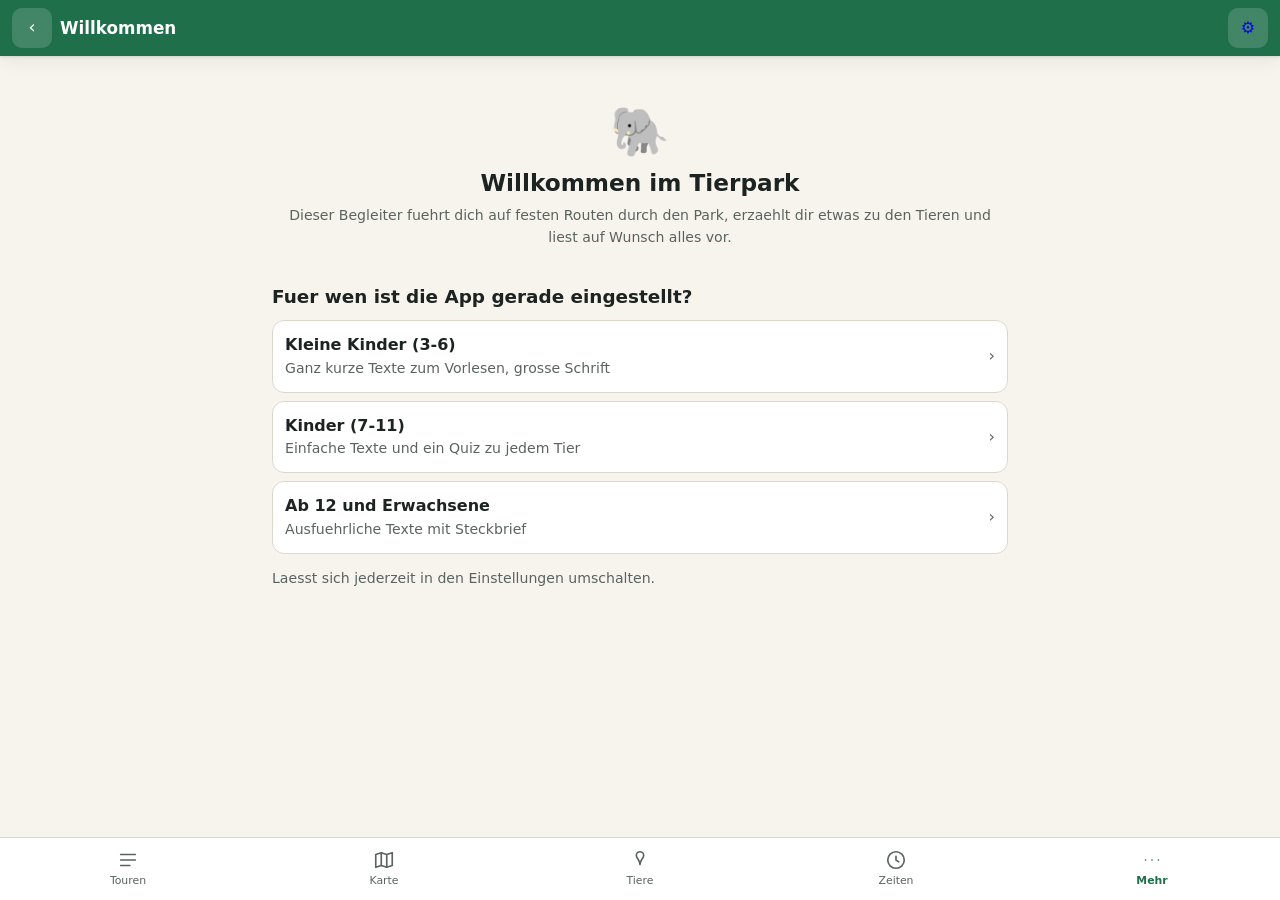
==== index.html @ ea65fbfa "Tierpark-Begleiter: Touren, Karte, Tierlexikon mit Vorlesen und Altersstufen Offline-faehige PWA ohn" ====
<!doctype html>
<html lang="de">
<head>
  <meta charset="utf-8">
  <meta name="viewport" content="width=device-width, initial-scale=1, viewport-fit=cover">
  <title>Tierpark-Begleiter</title>
  <meta name="description" content="Gefuehrte Rundwege durch den Tierpark mit Karte, Tierlexikon und Vorlesefunktion - offline nutzbar.">
  <meta name="theme-color" content="#1f6f4a">
  <meta name="color-scheme" content="light dark">
  <meta name="apple-mobile-web-app-capable" content="yes">
  <meta name="apple-mobile-web-app-title" content="Tierpark">
  <link rel="manifest" href="./manifest.webmanifest">
  <link rel="icon" href="./icons/icon-192.png">
  <link rel="apple-touch-icon" href="./icons/icon-192.png">
  <link rel="stylesheet" href="./app/styles.css">
</head>
<body>
  <header class="kopf">
    <button id="zurueck" hidden aria-label="Zurueck">‹</button>
    <div class="kopf__titel">Tierpark-Begleiter</div>
    <a href="#/einstellungen" aria-label="Einstellungen" style="text-decoration:none">
      <span style="display:grid;place-items:center;width:40px;height:40px;border-radius:10px;background:rgba(255,255,255,.16)">⚙</span>
    </a>
  </header>

  <main id="inhalt"></main>

  <nav class="nav" aria-label="Hauptnavigation"></nav>

  <noscript>
    <p style="padding:20px">Diese App braucht JavaScript. Bitte im Browser aktivieren.</p>
  </noscript>

  <script type="module" src="./app/app.js"></script>
</body>
</html>
---- app/styles.css ----
/* Tierpark-Begleiter - Styles
 * Mobile first. Grosse Tippflaechen, hoher Kontrast, lesbar bei Sonne. */

:root {
  --gruen: #1f6f4a;
  --gruen-dunkel: #14512f;
  --gruen-hell: #e6f2ea;
  --sand: #f7f4ee;
  --text: #1c2320;
  --text-schwach: #5a635e;
  --linie: #dcd8ce;
  --karte: #ffffff;
  --akzent: #c2622a;
  --blau: #2f6f9f;
  --schatten: 0 1px 3px rgba(20, 30, 25, 0.12), 0 6px 18px rgba(20, 30, 25, 0.06);
  --radius: 14px;
  --kopf-hoehe: 56px;
  --nav-hoehe: 62px;
}

@media (prefers-color-scheme: dark) {
  :root {
    --gruen: #4fae7f;
    --gruen-dunkel: #2c6b4c;
    --gruen-hell: #172a20;
    --sand: #121714;
    --text: #e8ede9;
    --text-schwach: #9aa8a0;
    --linie: #2a3630;
    --karte: #1a221e;
    --akzent: #e08a4e;
    --blau: #6fb0dd;
    --schatten: 0 1px 3px rgba(0, 0, 0, 0.4);
  }
}

* { box-sizing: border-box; }

html { -webkit-text-size-adjust: 100%; }

body {
  margin: 0;
  font-family: system-ui, -apple-system, "Segoe UI", Roboto, sans-serif;
  background: var(--sand);
  color: var(--text);
  line-height: 1.55;
  overscroll-behavior-y: contain;
}

h1, h2, h3 { line-height: 1.25; margin: 0 0 8px; }
h1 { font-size: 1.45rem; }
h2 { font-size: 1.15rem; }
h3 { font-size: 1rem; }
p { margin: 0 0 12px; }

button { font: inherit; color: inherit; }

/* ---------- Kopfzeile ---------- */
.kopf {
  position: sticky;
  top: 0;
  z-index: 30;
  height: var(--kopf-hoehe);
  display: flex;
  align-items: center;
  gap: 8px;
  padding: 0 12px;
  background: var(--gruen);
  color: #fff;
  box-shadow: var(--schatten);
  padding-top: env(safe-area-inset-top);
  height: calc(var(--kopf-hoehe) + env(safe-area-inset-top));
}
.kopf__titel {
  font-size: 1.05rem;
  font-weight: 650;
  flex: 1;
  min-width: 0;
  overflow: hidden;
  text-overflow: ellipsis;
  white-space: nowrap;
}
.kopf button {
  background: rgba(255, 255, 255, 0.16);
  border: 0;
  color: #fff;
  width: 40px;
  height: 40px;
  border-radius: 10px;
  display: grid;
  place-items: center;
  font-size: 1.1rem;
  cursor: pointer;
}
.kopf button:active { background: rgba(255, 255, 255, 0.3); }

/* ---------- Inhalt ---------- */
main {
  padding: 14px 12px calc(var(--nav-hoehe) + 28px + env(safe-area-inset-bottom));
  max-width: 760px;
  margin: 0 auto;
}

.karte {
  background: var(--karte);
  border-radius: var(--radius);
  box-shadow: var(--schatten);
  padding: 14px;
  margin-bottom: 12px;
}

.hinweis {
  background: var(--gruen-hell);
  border-left: 4px solid var(--gruen);
  border-radius: 8px;
  padding: 10px 12px;
  font-size: 0.9rem;
  color: var(--text-schwach);
  margin-bottom: 12px;
}
.hinweis strong { color: var(--text); }

.schwach { color: var(--text-schwach); font-size: 0.88rem; }

/* ---------- Tourliste ---------- */
.tour-karte {
  display: block;
  width: 100%;
  text-align: left;
  background: var(--karte);
  border: 1px solid var(--linie);
  border-radius: var(--radius);
  box-shadow: var(--schatten);
  padding: 14px;
  margin-bottom: 12px;
  cursor: pointer;
}
.tour-karte:active { transform: scale(0.995); }
.tour-karte__kopf { display: flex; align-items: center; gap: 10px; margin-bottom: 6px; }
.tour-karte__emoji { font-size: 1.6rem; }
.tour-karte__titel { font-weight: 650; font-size: 1.05rem; }
.tour-karte__meta { display: flex; flex-wrap: wrap; gap: 6px; margin-top: 10px; }

.chip {
  display: inline-flex;
  align-items: center;
  gap: 4px;
  background: var(--gruen-hell);
  color: var(--gruen-dunkel);
  border-radius: 999px;
  padding: 3px 10px;
  font-size: 0.8rem;
  font-weight: 600;
  white-space: nowrap;
}
@media (prefers-color-scheme: dark) { .chip { color: var(--gruen); } }
.chip--warn { background: #fbe9d8; color: #8a4a17; }
@media (prefers-color-scheme: dark) { .chip--warn { background: #3a2a1a; color: var(--akzent); } }

/* ---------- Buttons ---------- */
.btn {
  display: inline-flex;
  align-items: center;
  justify-content: center;
  gap: 8px;
  border: 0;
  border-radius: 12px;
  padding: 13px 16px;
  font-weight: 650;
  cursor: pointer;
  background: var(--gruen);
  color: #fff;
  min-height: 48px;
}
.btn:active { filter: brightness(0.92); }
.btn--breit { width: 100%; }
.btn--zweit { background: var(--karte); color: var(--text); border: 1px solid var(--linie); }
.btn--klein { padding: 8px 12px; min-height: 40px; font-size: 0.9rem; }
.btn[disabled] { opacity: 0.45; cursor: default; }

.knopfreihe { display: flex; gap: 8px; }
.knopfreihe > * { flex: 1; }

/* ---------- Tourfuehrung ---------- */
.fortschritt {
  height: 6px;
  background: var(--linie);
  border-radius: 999px;
  overflow: hidden;
  margin: 4px 0 14px;
}
.fortschritt__balken { height: 100%; background: var(--gruen); transition: width 0.3s; }

.station-kopf { display: flex; align-items: flex-start; gap: 12px; margin-bottom: 4px; }
.station-nr {
  flex: 0 0 auto;
  width: 38px; height: 38px;
  border-radius: 50%;
  background: var(--gruen);
  color: #fff;
  display: grid; place-items: center;
  font-weight: 700;
}

.tier-liste { display: grid; gap: 8px; margin-top: 12px; }
.tier-zeile {
  display: flex;
  align-items: center;
  gap: 10px;
  width: 100%;
  text-align: left;
  background: var(--karte);
  border: 1px solid var(--linie);
  border-radius: 12px;
  padding: 12px;
  cursor: pointer;
  min-height: 52px;
}
.tier-zeile__punkt { width: 10px; height: 10px; border-radius: 50%; flex: 0 0 auto; }
.tier-zeile__name { font-weight: 600; }
.tier-zeile__pfeil { margin-left: auto; color: var(--text-schwach); }

.steckbrief { display: grid; gap: 0; margin: 12px 0; border-top: 1px solid var(--linie); }
.steckbrief div {
  display: grid;
  grid-template-columns: 38% 1fr;
  gap: 10px;
  padding: 9px 2px;
  border-bottom: 1px solid var(--linie);
  font-size: 0.94rem;
}
.steckbrief dt, .steckbrief span:first-child { color: var(--text-schwach); }

.wusstest { margin: 0; padding-left: 20px; }
.wusstest li { margin-bottom: 8px; }

/* ---------- Vorleser ---------- */
.vorleser {
  position: sticky;
  bottom: calc(var(--nav-hoehe) + env(safe-area-inset-bottom));
  z-index: 20;
  background: var(--karte);
  border: 1px solid var(--linie);
  border-radius: 14px;
  box-shadow: var(--schatten);
  padding: 10px;
  display: flex;
  align-items: center;
  gap: 8px;
  margin-top: 14px;
}
.vorleser__status { flex: 1; font-size: 0.85rem; color: var(--text-schwach); min-width: 0; }
.vorleser__rund {
  width: 46px; height: 46px;
  border-radius: 50%;
  border: 0;
  background: var(--gruen);
  color: #fff;
  font-size: 1.1rem;
  display: grid; place-items: center;
  cursor: pointer;
  flex: 0 0 auto;
}
.vorleser__rund--zweit { background: var(--linie); color: var(--text); }

/* ---------- Karte (SVG) ---------- */
.kartenbox {
  position: relative;
  background: var(--karte);
  border-radius: var(--radius);
  box-shadow: var(--schatten);
  overflow: hidden;
  touch-action: none;
}
.kartenbox svg { display: block; width: 100%; height: auto; }
.marker-kreis { cursor: pointer; }
.marker-text { font-size: 3.2px; font-weight: 700; fill: #fff; pointer-events: none; text-anchor: middle; }
.marker-label {
  font-size: 2.4px;
  fill: var(--text);
  text-anchor: middle;
  paint-order: stroke;
  stroke: var(--karte);
  stroke-width: 0.9px;
  pointer-events: none;
}
.route-linie { fill: none; stroke: var(--akzent); stroke-width: 0.9; stroke-dasharray: 2.4 1.8; stroke-linecap: round; }
.ich-punkt { fill: #2f6f9f; stroke: #fff; stroke-width: 0.8; }

.karten-werkzeug {
  display: flex; gap: 8px; padding: 10px; border-top: 1px solid var(--linie);
  flex-wrap: wrap;
}

/* ---------- Suche & Filter ---------- */
.suche {
  width: 100%;
  padding: 13px 14px;
  border-radius: 12px;
  border: 1px solid var(--linie);
  background: var(--karte);
  color: var(--text);
  font-size: 1rem;
  margin-bottom: 10px;
}
.filterzeile { display: flex; gap: 6px; overflow-x: auto; padding-bottom: 8px; margin-bottom: 6px; }
.filterzeile::-webkit-scrollbar { display: none; }
.filter-chip {
  border: 1px solid var(--linie);
  background: var(--karte);
  color: var(--text);
  border-radius: 999px;
  padding: 8px 14px;
  white-space: nowrap;
  cursor: pointer;
  font-size: 0.88rem;
  min-height: 40px;
}
.filter-chip[aria-pressed='true'] { background: var(--gruen); color: #fff; border-color: var(--gruen); }

/* ---------- Untere Navigation ---------- */
.nav {
  position: fixed;
  bottom: 0; left: 0; right: 0;
  z-index: 40;
  display: grid;
  grid-template-columns: repeat(5, 1fr);
  background: var(--karte);
  border-top: 1px solid var(--linie);
  padding-bottom: env(safe-area-inset-bottom);
}
.nav a {
  display: grid;
  place-items: center;
  gap: 2px;
  padding: 8px 2px;
  text-decoration: none;
  color: var(--text-schwach);
  font-size: 0.68rem;
  min-height: var(--nav-hoehe);
  align-content: center;
}
.nav a[aria-current='page'] { color: var(--gruen); font-weight: 650; }
.nav svg { width: 22px; height: 22px; }

/* ---------- Sonstiges ---------- */
.erledigt { opacity: 0.55; }
.abstand { height: 8px; }
.zeile-zwischen { display: flex; align-items: center; justify-content: space-between; gap: 10px; }

.schalter { display: flex; align-items: center; justify-content: space-between; gap: 12px; padding: 12px 0; border-bottom: 1px solid var(--linie); }
.schalter:last-child { border-bottom: 0; }
input[type='range'] { width: 130px; }
select, input[type='time'], input[type='text'] {
  font: inherit;
  padding: 9px 10px;
  border-radius: 10px;
  border: 1px solid var(--linie);
  background: var(--sand);
  color: var(--text);
  max-width: 60%;
}

.leer { text-align: center; color: var(--text-schwach); padding: 32px 12px; }

/* ---------- Altersstufen ---------- */
/* Je juenger, desto groesser Schrift und Tippflaechen. */
body[data-alterstufe='kind'] { font-size: 1.06rem; }
body[data-alterstufe='kind'] h1 { font-size: 1.6rem; }

body[data-alterstufe='mini'] { font-size: 1.18rem; line-height: 1.6; }
body[data-alterstufe='mini'] h1 { font-size: 1.8rem; }
body[data-alterstufe='mini'] h2 { font-size: 1.3rem; }
body[data-alterstufe='mini'] .tier-zeile { min-height: 64px; padding: 15px; }
body[data-alterstufe='mini'] .btn { min-height: 56px; font-size: 1.05rem; }
body[data-alterstufe='mini'] .schwach { font-size: 1rem; }
body[data-alterstufe='mini'] .tour-karte__emoji { font-size: 2rem; }

@media (prefers-reduced-motion: reduce) {
  * { transition: none !important; animation: none !important; }
}
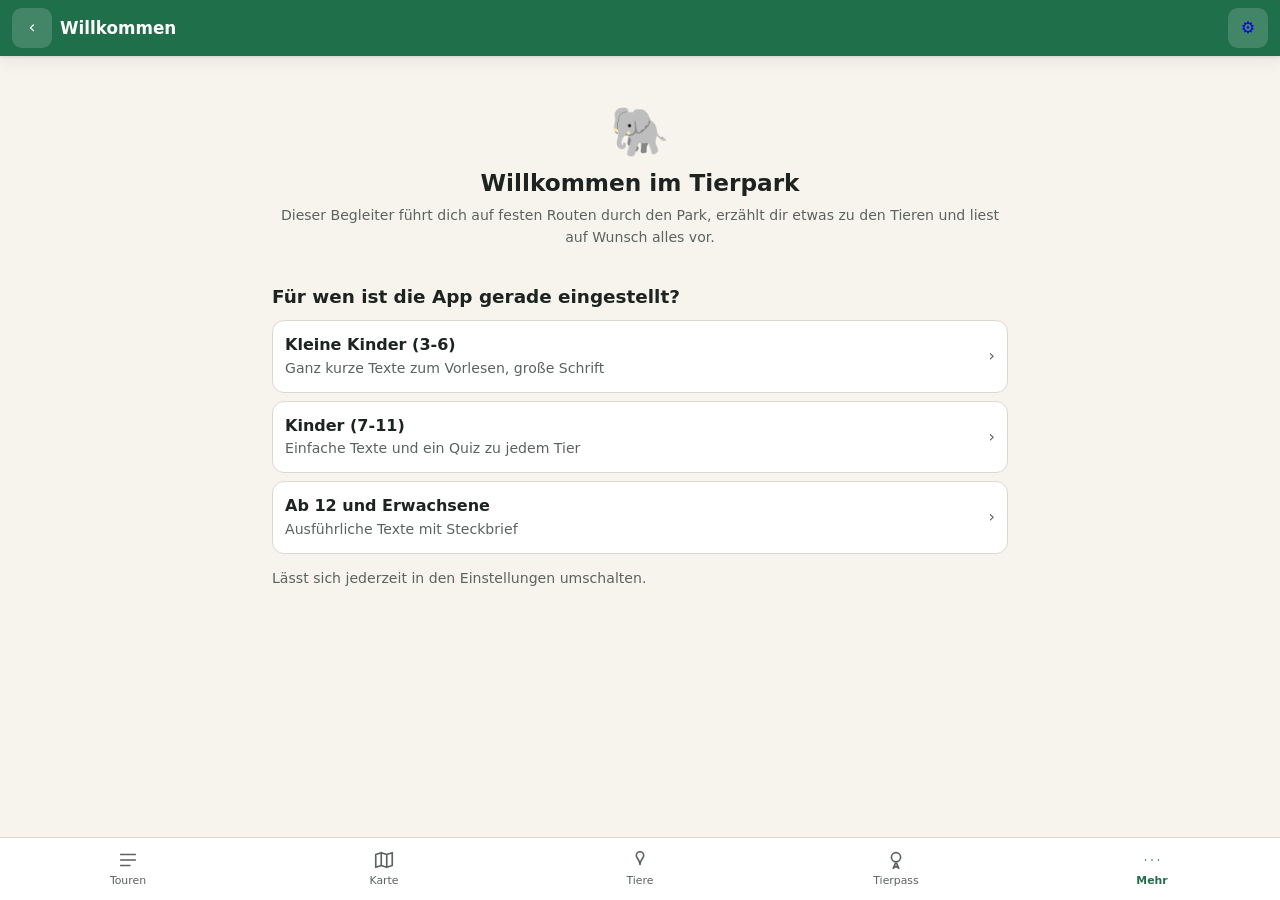
==== commit b5a704dc: "Echte Umlaute in allen Texten (ü, ä, ö und ß) Alle sichtbaren Texte nutzen jetzt richtige Umlaute st" ====
--- a/index.html
+++ b/index.html
@@ -4,7 +4,7 @@
   <meta charset="utf-8">
   <meta name="viewport" content="width=device-width, initial-scale=1, viewport-fit=cover">
   <title>Tierpark-Begleiter</title>
-  <meta name="description" content="Gefuehrte Rundwege durch den Tierpark mit Karte, Tierlexikon und Vorlesefunktion - offline nutzbar.">
+  <meta name="description" content="Geführte Rundwege durch den Tierpark mit Karte, Tierlexikon und Vorlesefunktion - offline nutzbar.">
   <meta name="theme-color" content="#1f6f4a">
   <meta name="color-scheme" content="light dark">
   <meta name="apple-mobile-web-app-capable" content="yes">
@@ -16,7 +16,7 @@
 </head>
 <body>
   <header class="kopf">
-    <button id="zurueck" hidden aria-label="Zurueck">‹</button>
+    <button id="zurueck" hidden aria-label="Zurück">‹</button>
     <div class="kopf__titel">Tierpark-Begleiter</div>
     <a href="#/einstellungen" aria-label="Einstellungen" style="text-decoration:none">
       <span style="display:grid;place-items:center;width:40px;height:40px;border-radius:10px;background:rgba(255,255,255,.16)">⚙</span>
@@ -32,5 +32,41 @@
   </noscript>
 
   <script type="module" src="./app/app.js"></script>
+  <script>
+    /* Selbstreparatur: Startet die App nicht (leerer Inhalt nach 3,5 s),
+     * liegt meist ein unvollständiger Offline-Cache vor. Dann einmal
+     * Cache und Service Worker verwerfen und neu laden; klappt auch das
+     * nicht, Hinweis mit Reparatur-Knopf anzeigen. */
+    setTimeout(function () {
+      var inhalt = document.getElementById('inhalt');
+      if (!inhalt || inhalt.childElementCount > 0) return;
+      var aufräumen = function () {
+        var schritte = [];
+        if ('caches' in window) {
+          schritte.push(caches.keys().then(function (ks) {
+            return Promise.all(ks.map(function (k) { return caches.delete(k); }));
+          }));
+        }
+        if (navigator.serviceWorker) {
+          schritte.push(navigator.serviceWorker.getRegistrations().then(function (rs) {
+            return Promise.all(rs.map(function (r) { return r.unregister(); }));
+          }));
+        }
+        return Promise.all(schritte);
+      };
+      if (!sessionStorage.getItem('reparaturversuch')) {
+        sessionStorage.setItem('reparaturversuch', '1');
+        aufräumen().then(function () { location.reload(); });
+      } else {
+        inhalt.innerHTML = '<div style="padding:32px 16px;text-align:center">' +
+          '<p>Die App konnte nicht vollständig geladen werden.</p>' +
+          '<button id="reparieren" style="padding:14px 20px;border:0;border-radius:12px;background:#1f6f4a;color:#fff;font-size:1rem">App reparieren und neu laden</button></div>';
+        document.getElementById('reparieren').onclick = function () {
+          sessionStorage.removeItem('reparaturversuch');
+          aufräumen().then(function () { location.reload(); });
+        };
+      }
+    }, 3500);
+  </script>
 </body>
 </html>
--- a/app/styles.css
+++ b/app/styles.css
@@ -40,6 +40,7 @@
 
 body {
   margin: 0;
+  touch-action: manipulation;
   font-family: system-ui, -apple-system, "Segoe UI", Roboto, sans-serif;
   background: var(--sand);
   color: var(--text);
@@ -270,13 +271,57 @@
   border-radius: var(--radius);
   box-shadow: var(--schatten);
   overflow: hidden;
-  touch-action: none;
+  /* Ein Finger darf die Seite scrollen; die Karte reagiert erst ab zwei
+   * Fingern (bzw. per Maus). pan-y laesst vertikales Scrollen durch. */
+  touch-action: pan-y;
+}
+.karten-tipp {
+  position: absolute;
+  inset: 0;
+  display: grid;
+  place-items: center;
+  background: rgba(20, 30, 25, 0.5);
+  color: #fff;
+  font-weight: 650;
+  text-align: center;
+  padding: 24px;
+  opacity: 0;
+  pointer-events: none;
+  transition: opacity 0.25s;
+  z-index: 5;
+}
+.karten-tipp.sichtbar { opacity: 1; }
+.kompass {
+  position: absolute;
+  top: 10px;
+  right: 10px;
+  z-index: 4;
+  width: 40px;
+  height: 40px;
+  border-radius: 50%;
+  background: var(--karte);
+  box-shadow: var(--schatten);
+  display: grid;
+  place-items: center;
+  font-size: 1rem;
+  line-height: 1;
+  color: var(--akzent);
+  pointer-events: none;
+}
+.kompass span {
+  position: absolute;
+  bottom: 3px;
+  font-size: 0.55rem;
+  font-weight: 700;
+  color: var(--text-schwach);
 }
 .kartenbox svg { display: block; width: 100%; height: auto; }
 .marker-kreis { cursor: pointer; }
-.marker-text { font-size: 3.2px; font-weight: 700; fill: #fff; pointer-events: none; text-anchor: middle; }
+.marker-text { font-size: 2.6px; font-weight: 700; fill: #fff; pointer-events: none; text-anchor: middle; }
 .marker-label {
-  font-size: 2.4px;
+  font-size: 2px;
+  opacity: 0;
+  transition: opacity 0.25s;
   fill: var(--text);
   text-anchor: middle;
   paint-order: stroke;
@@ -285,12 +330,54 @@
   pointer-events: none;
 }
 .route-linie { fill: none; stroke: var(--akzent); stroke-width: 0.9; stroke-dasharray: 2.4 1.8; stroke-linecap: round; }
+svg.zeige-labels .marker-label,
+.marker--aktiv .marker-label { opacity: 1; }
+
+/* Pfeil-Navigation */
+.nav-linie {
+  fill: none;
+  stroke: #e0552f;
+  stroke-width: 1.4;
+  stroke-linecap: round;
+  stroke-linejoin: round;
+  stroke-dasharray: 3 2.4;
+  animation: nav-laufen 1.1s linear infinite;
+  opacity: 0.9;
+}
+@keyframes nav-laufen { to { stroke-dashoffset: -5.4; } }
+.nav-pfeil { fill: #e0552f; stroke: #fff; stroke-width: 0.25; }
+.nav-ziel {
+  font-size: 7px;
+  text-anchor: middle;
+  transform-box: fill-box;
+  transform-origin: center bottom;
+  animation: nav-huepfen 1s ease-in-out infinite;
+}
+@keyframes nav-huepfen {
+  0%, 100% { transform: translateY(0) scale(1); }
+  50% { transform: translateY(-1.6px) scale(1.08); }
+}
+.nav-banner { border-left: 4px solid #e0552f; }
+.nav-banner .chip { margin-top: 4px; }
+.flaechen-label {
+  font-size: 1.9px;
+  font-style: italic;
+  fill: #6d7a66;
+  text-anchor: middle;
+  pointer-events: none;
+}
+/* 3D-Ansicht: breiterer Ausschnitt, daher etwas groessere Schrift und Linien */
+.svg3d .marker-label { font-size: 2.8px; }
+.svg3d .marker-text { font-size: 3.2px; }
+.svg3d .route-linie { stroke-width: 1.3; }
 .ich-punkt { fill: #2f6f9f; stroke: #fff; stroke-width: 0.8; }
 
 .karten-werkzeug {
   display: flex; gap: 8px; padding: 10px; border-top: 1px solid var(--linie);
   flex-wrap: wrap;
-}
+  align-items: center;
+}
+.osm-hinweis { font-size: 0.68rem; color: var(--text-schwach); margin-left: auto; }
 
 /* ---------- Suche & Filter ---------- */
 .suche {
@@ -363,6 +450,94 @@
 
 .leer { text-align: center; color: var(--text-schwach); padding: 32px 12px; }
 
+/* ---------- Tierpass ---------- */
+.stempel-gitter {
+  display: grid;
+  grid-template-columns: repeat(4, 1fr);
+  gap: 8px;
+  margin: 14px 0 10px;
+}
+.stempel {
+  display: grid;
+  gap: 4px;
+  justify-items: center;
+  background: var(--karte);
+  border: 1.5px dashed var(--linie);
+  border-radius: 12px;
+  padding: 10px 4px;
+  cursor: pointer;
+  min-height: 72px;
+}
+.stempel__bild { font-size: 1.5rem; filter: grayscale(1); opacity: 0.45; }
+.stempel__name { font-size: 0.62rem; color: var(--text-schwach); text-align: center; line-height: 1.2; }
+.stempel--da { border-style: solid; border-color: var(--gruen); background: var(--gruen-hell); }
+.stempel--da .stempel__bild { filter: none; opacity: 1; }
+.stempel--da .stempel__name { color: var(--text); font-weight: 600; }
+
+.quest { display: flex; align-items: center; gap: 12px; }
+.quest__icon {
+  flex: 0 0 auto;
+  width: 42px; height: 42px;
+  border-radius: 50%;
+  display: grid; place-items: center;
+  font-size: 1.2rem;
+  background: var(--sand);
+  border: 1.5px dashed var(--linie);
+}
+.quest--fertig .quest__icon { background: var(--gruen); color: #fff; border-style: solid; border-color: var(--gruen); }
+.quest--fertig { border-left: 4px solid var(--gruen); }
+
+details.quest { display: block; }
+details.quest summary {
+  display: flex;
+  align-items: center;
+  gap: 12px;
+  cursor: pointer;
+  list-style: none;
+}
+details.quest summary::-webkit-details-marker { display: none; }
+.quest__kopf { flex: 1; min-width: 0; }
+details.quest[open] summary { margin-bottom: 10px; }
+
+.aufgaben { margin: 0; padding: 0; list-style: none; border-top: 1px solid var(--linie); }
+.aufgabe {
+  display: flex;
+  gap: 10px;
+  align-items: flex-start;
+  padding: 10px 0;
+  border-bottom: 1px solid var(--linie);
+}
+.aufgabe:last-child { border-bottom: 0; }
+.aufgabe__haken {
+  flex: 0 0 auto;
+  width: 28px; height: 28px;
+  border-radius: 50%;
+  border: 2px solid var(--linie);
+  background: var(--karte);
+  color: #fff;
+  font-weight: 700;
+  cursor: pointer;
+  display: grid; place-items: center;
+}
+.aufgabe--fertig .aufgabe__haken { background: var(--gruen); border-color: var(--gruen); }
+.aufgabe--fertig > div > span { opacity: 0.55; text-decoration: line-through; }
+.aufgabe__antwort { margin-top: 4px; }
+.aufgabe__antwort summary {
+  color: var(--gruen);
+  font-size: 0.85rem;
+  font-weight: 600;
+  cursor: pointer;
+  list-style: none;
+}
+.aufgabe__antwort summary::-webkit-details-marker { display: none; }
+.aufgabe__antwort p {
+  margin: 6px 0 0;
+  padding: 8px 10px;
+  background: var(--gruen-hell);
+  border-radius: 8px;
+  font-size: 0.9rem;
+}
+
 /* ---------- Altersstufen ---------- */
 /* Je juenger, desto groesser Schrift und Tippflaechen. */
 body[data-alterstufe='kind'] { font-size: 1.06rem; }
